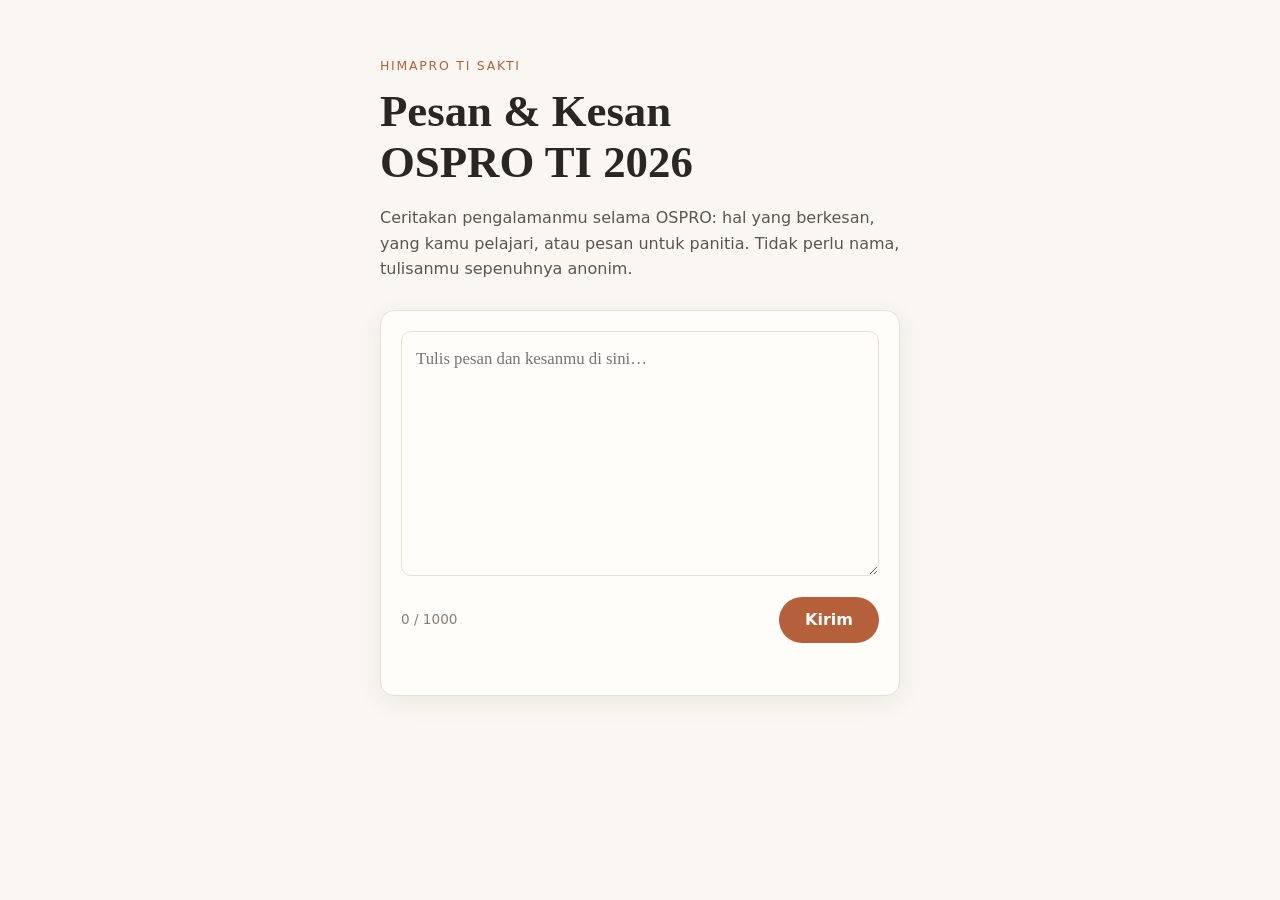
==== index.html @ 6a9135a2 "Initial commit - OSPRO TI 2026" ====
<!DOCTYPE html>
<html lang="id">
<head>
  <meta charset="UTF-8">
  <meta name="viewport" content="width=device-width, initial-scale=1">
  <meta name="robots" content="noindex">
  <title>Pesan &amp; Kesan OSPRO TI 2026</title>
  <link rel="stylesheet" href="css/style.css">
</head>
<body>
  <main class="wrap narrow">
    <p class="eyebrow">HIMAPRO TI SAKTI</p>
    <h1>Pesan &amp; Kesan<br>OSPRO TI 2026</h1>
    <p class="lead">Ceritakan pengalamanmu selama OSPRO: hal yang berkesan, yang kamu pelajari, atau pesan untuk panitia. Tidak perlu nama, tulisanmu sepenuhnya anonim.</p>

    <form id="form" class="paper" novalidate>
      <label for="msg" class="sr">Pesan dan kesan</label>
      <textarea id="msg" rows="8" maxlength="1000" placeholder="Tulis pesan dan kesanmu di sini…"></textarea>
      <input type="text" name="website" id="hp" tabindex="-1" autocomplete="off" aria-hidden="true" class="hp">
      <div class="row">
        <span id="counter" class="muted">0 / 1000</span>
        <button type="submit" id="send" class="btn">Kirim</button>
      </div>
      <p id="status" class="status" role="status" aria-live="polite"></p>
    </form>
  </main>

  <div id="success" class="overlay" hidden>
    <div class="dialog center">
      <svg class="check" viewBox="0 0 52 52" aria-hidden="true"><circle cx="26" cy="26" r="24"/><path d="M15 27l8 8 14-16"/></svg>
      <h2>Terima kasih!</h2>
      <p class="muted">Pesanmu sudah terkirim.</p>
      <button type="button" id="ok" class="btn">Tutup</button>
    </div>
  </div>

  <script src="js/config.js"></script>
  <script src="js/public.js"></script>
</body>
</html>
---- css/style.css ----
:root{
  --bg:#faf7f2; --paper:#fffdf9; --ink:#2b2623; --muted:#8a7f76; --line:#e8e0d5;
  --accent:#b5603a; --accent-d:#9a4f2e; --ok:#3f7d5a; --err:#b3372f;
  --serif:"Iowan Old Style","Palatino Linotype",Georgia,serif;
  --sans:system-ui,-apple-system,"Segoe UI",Roboto,sans-serif;
  --shadow:0 6px 24px rgba(60,40,20,.08);
}
*{box-sizing:border-box}
body{margin:0;background:var(--bg);color:var(--ink);font-family:var(--sans);line-height:1.6;min-height:100vh}
.wrap{max-width:1040px;margin:0 auto;padding:56px 20px 72px}
.narrow{max-width:560px}.center{text-align:center}
.eyebrow{font-size:.78rem;letter-spacing:.14em;text-transform:uppercase;color:var(--accent);margin:0 0 10px}
h1{font-family:var(--serif);font-weight:600;font-size:clamp(2rem,6vw,2.8rem);line-height:1.15;margin:0 0 16px}
.h-sm{font-size:clamp(1.3rem,4vw,1.7rem);margin:0}
.lead{color:#5d544d;margin:0 0 28px}
.muted{color:var(--muted);font-size:.85rem}
.sr{position:absolute;width:1px;height:1px;overflow:hidden;clip:rect(0 0 0 0)}
.hp{position:absolute;left:-9999px;opacity:0}

.paper{background:var(--paper);border:1px solid var(--line);border-radius:14px;padding:20px;box-shadow:var(--shadow);text-align:left}
textarea,input[type=password]{width:100%;font:inherit;font-family:var(--serif);font-size:1.05rem;color:var(--ink);
  background:transparent;border:1px solid var(--line);border-radius:10px;padding:14px;resize:vertical;transition:border-color .2s,box-shadow .2s}
input[type=password]{font-family:var(--sans);margin-bottom:14px}
textarea:focus,input:focus{outline:none;border-color:var(--accent);box-shadow:0 0 0 3px rgba(181,96,58,.15)}
.row{display:flex;justify-content:space-between;align-items:center;margin-top:14px}
.status{min-height:1.4em;margin:12px 0 0;font-size:.9rem;color:var(--ok)}
.status.err{color:var(--err)}

.btn{font:inherit;font-weight:600;color:#fff;background:var(--accent);border:0;border-radius:999px;padding:10px 26px;cursor:pointer;transition:background .2s,transform .15s}
.btn:hover{background:var(--accent-d)}.btn:active{transform:scale(.97)}
.btn:disabled{opacity:.6;cursor:wait}
.btn.ghost{background:transparent;color:var(--ink);border:1px solid var(--line);padding:8px 18px}
.btn.ghost:hover{background:var(--paper);border-color:var(--accent)}
#login-form .btn{width:100%}

.bar{display:flex;justify-content:space-between;align-items:flex-end;gap:16px;flex-wrap:wrap;margin-bottom:28px}
.actions{display:flex;gap:10px}
.state{text-align:center;color:var(--muted);margin:48px 0}

/* Card "surat tertutup" */
.grid{display:grid;grid-template-columns:repeat(auto-fill,minmax(190px,1fr));gap:18px}
.card{position:relative;display:flex;flex-direction:column;align-items:center;justify-content:flex-end;gap:2px;
  height:150px;padding:14px;font:inherit;color:inherit;background:var(--paper);border:1px solid var(--line);border-radius:12px;
  box-shadow:var(--shadow);cursor:pointer;overflow:hidden;transition:transform .2s,box-shadow .2s,border-color .2s}
.card:hover,.card:focus-visible{transform:translateY(-4px);border-color:var(--accent);box-shadow:0 10px 28px rgba(60,40,20,.14);outline:none}
.flap{position:absolute;top:0;left:0;right:0;height:62px;background:#f1e9dd;clip-path:polygon(0 0,100% 0,50% 100%)}
.seal{position:absolute;top:34px;width:32px;height:32px;border-radius:50%;background:var(--accent);color:#fff;display:grid;place-items:center;font-size:.9rem}
.no{font-family:var(--serif);font-weight:600;font-size:1.15rem}

/* Modal */
.overlay{position:fixed;inset:0;background:rgba(43,38,35,.45);display:flex;align-items:center;justify-content:center;padding:20px;opacity:0;transition:opacity .25s;z-index:10}
.overlay.open,#success:not([hidden]){opacity:1}
.overlay[hidden]{display:none}
.dialog{background:var(--paper);border-radius:16px;padding:28px;width:100%;max-width:520px;box-shadow:0 20px 60px rgba(0,0,0,.25)}
.letter{transform:scale(.3);opacity:0;transition:transform .28s cubic-bezier(.2,.8,.2,1),opacity .2s;max-height:85vh;display:flex;flex-direction:column}
.open .letter{transform:scale(1);opacity:1}
.letter-head{display:flex;justify-content:space-between;align-items:center;border-bottom:1px solid var(--line);padding-bottom:12px;margin-bottom:16px}
.letter-text{font-family:var(--serif);font-size:1.1rem;line-height:1.8;white-space:pre-wrap;overflow-wrap:anywhere;overflow-y:auto;margin:0 0 16px}
.x{font-size:1.6rem;line-height:1;background:none;border:0;color:var(--muted);cursor:pointer;padding:0 6px}.x:hover{color:var(--ink)}

/* Sukses */
#success .dialog{animation:pop .3s cubic-bezier(.2,.8,.2,1)}
.check{width:64px;height:64px;fill:none;stroke:var(--ok);stroke-width:3;stroke-linecap:round;stroke-linejoin:round}
.check circle{stroke-dasharray:152;stroke-dashoffset:152;animation:draw .6s .1s forwards}
.check path{stroke-dasharray:40;stroke-dashoffset:40;animation:draw .4s .55s forwards}
@keyframes draw{to{stroke-dashoffset:0}}
@keyframes pop{from{transform:scale(.9);opacity:0}}

@media (max-width:480px){.wrap{padding-top:36px}.grid{grid-template-columns:repeat(2,1fr);gap:12px}.card{height:136px}}
@media (prefers-reduced-motion:reduce){*{animation-duration:.01ms!important;transition-duration:.01ms!important}}
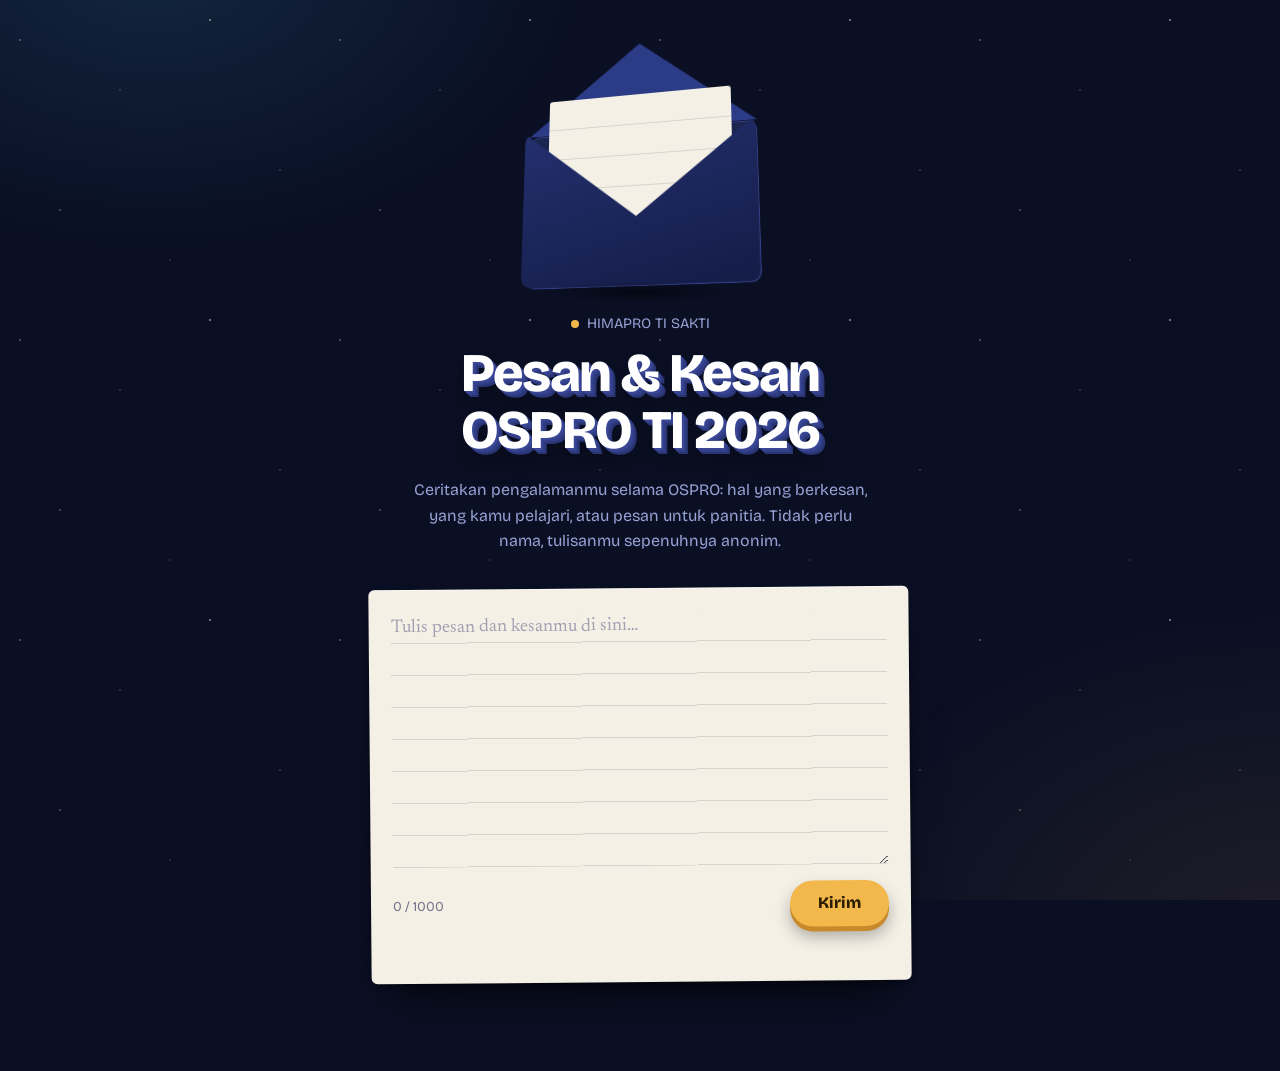
==== commit 18df3afd: "Update website OSPRO TI 2026" ====
--- a/index.html
+++ b/index.html
@@ -5,10 +5,15 @@
   <meta name="viewport" content="width=device-width, initial-scale=1">
   <meta name="robots" content="noindex">
   <title>Pesan &amp; Kesan OSPRO TI 2026</title>
+  <link rel="icon" href="data:image/svg+xml,%3Csvg xmlns=%27http://www.w3.org/2000/svg%27 viewBox=%270 0 100 100%27%3E%3Ctext y=%27.9em%27 font-size=%2790%27%3E%E2%9C%89%EF%B8%8F%3C/text%3E%3C/svg%3E">
+  <link rel="preconnect" href="https://fonts.googleapis.com">
+  <link rel="preconnect" href="https://fonts.gstatic.com" crossorigin>
+  <link href="https://fonts.googleapis.com/css2?family=Bricolage+Grotesque:opsz,wght@12..96,400;12..96,600;12..96,800&family=Newsreader:opsz,wght@6..72,400;6..72,500&display=swap" rel="stylesheet">
   <link rel="stylesheet" href="css/style.css">
 </head>
 <body>
-  <main class="wrap narrow">
+  <main class="wrap narrow center">
+    <div class="scene" aria-hidden="true"><div class="float"><div class="env open"><div class="env-back"></div><div class="env-paper"></div><div class="env-front"></div><div class="env-flap"></div><div class="env-seal">✉</div></div></div></div>
     <p class="eyebrow">HIMAPRO TI SAKTI</p>
     <h1>Pesan &amp; Kesan<br>OSPRO TI 2026</h1>
     <p class="lead">Ceritakan pengalamanmu selama OSPRO: hal yang berkesan, yang kamu pelajari, atau pesan untuk panitia. Tidak perlu nama, tulisanmu sepenuhnya anonim.</p>
@@ -36,5 +41,6 @@
 
   <script src="js/config.js"></script>
   <script src="js/public.js"></script>
+  <script src="js/fx.js"></script>
 </body>
 </html>
--- a/css/style.css
+++ b/css/style.css
@@ -1,70 +1,148 @@
+/* Tema: kotak surat di malam hari. Midnight + kertas + satu aksen emas (lilin segel). */
 :root{
-  --bg:#faf7f2; --paper:#fffdf9; --ink:#2b2623; --muted:#8a7f76; --line:#e8e0d5;
-  --accent:#b5603a; --accent-d:#9a4f2e; --ok:#3f7d5a; --err:#b3372f;
-  --serif:"Iowan Old Style","Palatino Linotype",Georgia,serif;
-  --sans:system-ui,-apple-system,"Segoe UI",Roboto,sans-serif;
-  --shadow:0 6px 24px rgba(60,40,20,.08);
+  --bg:#0a0f24; --line:#2a356b; --ink:#eef0fb; --muted:#97a2d4;
+  --paper:#f4f0e6; --paper-ink:#25233a; --paper-muted:#76748c;
+  --gold:#f2b84b; --gold-d:#c8892a; --ok:#1f8f5b; --err:#b3372f;
+  --ui:"Bricolage Grotesque",system-ui,-apple-system,"Segoe UI",Roboto,sans-serif;
+  --serif:"Newsreader",Georgia,"Times New Roman",serif;
+  --rule:repeating-linear-gradient(transparent 0 31px,rgba(37,35,58,.14) 31px 32px);
 }
 *{box-sizing:border-box}
-body{margin:0;background:var(--bg);color:var(--ink);font-family:var(--sans);line-height:1.6;min-height:100vh}
-.wrap{max-width:1040px;margin:0 auto;padding:56px 20px 72px}
-.narrow{max-width:560px}.center{text-align:center}
-.eyebrow{font-size:.78rem;letter-spacing:.14em;text-transform:uppercase;color:var(--accent);margin:0 0 10px}
-h1{font-family:var(--serif);font-weight:600;font-size:clamp(2rem,6vw,2.8rem);line-height:1.15;margin:0 0 16px}
-.h-sm{font-size:clamp(1.3rem,4vw,1.7rem);margin:0}
-.lead{color:#5d544d;margin:0 0 28px}
-.muted{color:var(--muted);font-size:.85rem}
+html{background:var(--bg)}
+body{margin:0;color:var(--ink);font-family:var(--ui);line-height:1.6;min-height:100vh;overflow-x:hidden}
+body::before{content:"";position:fixed;inset:0;z-index:-1;pointer-events:none;
+  background-image:
+    radial-gradient(1.2px 1.2px at 20px 40px,rgba(255,255,255,.6),transparent),
+    radial-gradient(1px 1px at 120px 90px,rgba(255,255,255,.4),transparent),
+    radial-gradient(1.5px 1.5px at 210px 20px,rgba(255,255,255,.75),transparent),
+    radial-gradient(1px 1px at 280px 170px,rgba(255,255,255,.45),transparent),
+    radial-gradient(1.2px 1.2px at 60px 210px,rgba(255,255,255,.5),transparent),
+    radial-gradient(1px 1px at 170px 260px,rgba(255,255,255,.35),transparent),
+    radial-gradient(620px 420px at 12% -5%,rgba(79,209,255,.12),transparent 70%),
+    radial-gradient(700px 500px at 100% 105%,rgba(242,184,75,.09),transparent 70%);
+  background-size:320px 300px,320px 300px,320px 300px,320px 300px,320px 300px,320px 300px,auto,auto}
+
+.wrap{max-width:1040px;margin:0 auto;padding:36px 20px 72px}
+.narrow{max-width:580px}.center{text-align:center}
+.eyebrow{display:flex;align-items:center;gap:8px;font-size:.9rem;color:var(--muted);margin:0 0 10px;justify-content:inherit}
+.eyebrow::before{content:"";width:8px;height:8px;border-radius:50%;background:var(--gold)}
+h1{font-weight:800;font-size:clamp(2.2rem,8vw,3.4rem);line-height:1.05;letter-spacing:-.03em;margin:0 0 18px;color:#fff;
+  text-shadow:1px 1px 0 #3a4796,2px 2px 0 #3a4796,3px 3px 0 #323e86,4px 4px 0 #323e86,5px 5px 0 #2a3574,6px 6px 0 #2a3574,0 18px 28px rgba(0,0,0,.45)}
+.h-sm{font-size:clamp(1.6rem,5vw,2.2rem);margin:0;text-shadow:1px 1px 0 #3a4796,2px 2px 0 #323e86,3px 3px 0 #2a3574,0 10px 18px rgba(0,0,0,.4)}
+.total{margin:6px 0 0;color:var(--muted)}.total span{color:var(--gold);font-weight:800;font-size:1.2em}
+.lead{color:var(--muted);margin:0 auto 34px;max-width:46ch}
+.center .eyebrow{justify-content:center}
+.muted{color:var(--paper-muted);font-size:.85rem}
 .sr{position:absolute;width:1px;height:1px;overflow:hidden;clip:rect(0 0 0 0)}
 .hp{position:absolute;left:-9999px;opacity:0}
 
-.paper{background:var(--paper);border:1px solid var(--line);border-radius:14px;padding:20px;box-shadow:var(--shadow);text-align:left}
-textarea,input[type=password]{width:100%;font:inherit;font-family:var(--serif);font-size:1.05rem;color:var(--ink);
-  background:transparent;border:1px solid var(--line);border-radius:10px;padding:14px;resize:vertical;transition:border-color .2s,box-shadow .2s}
-input[type=password]{font-family:var(--sans);margin-bottom:14px}
-textarea:focus,input:focus{outline:none;border-color:var(--accent);box-shadow:0 0 0 3px rgba(181,96,58,.15)}
-.row{display:flex;justify-content:space-between;align-items:center;margin-top:14px}
+/* ===== Amplop 3D (hero) ===== */
+.scene{--rx:0;--ry:0;position:relative;perspective:900px;height:270px;padding-top:70px;display:grid;place-items:center;margin-bottom:6px}
+.scene.small{height:170px;padding-top:0}
+.scene::after{content:"";position:absolute;bottom:4px;left:50%;width:190px;height:20px;margin-left:-95px;
+  background:radial-gradient(closest-side,rgba(0,0,0,.5),transparent);animation:shade 6s ease-in-out infinite}
+.float{transform-style:preserve-3d;animation:bob 6s ease-in-out infinite}
+.env{position:relative;width:240px;height:160px;transform-style:preserve-3d;
+  transform:rotateX(calc(var(--rx)*1deg + 14deg)) rotateY(calc(var(--ry)*1deg - 16deg));transition:transform .2s ease-out;
+  --lift:0%;--fz:18px;--fr:0deg}
+.env.open{--lift:-36%;--fz:2px;--fr:-180deg}
+.env>*{position:absolute}
+.env-back{inset:0;background:#1b2550;border:1px solid #34408a;border-radius:10px}
+.env-paper{left:10%;right:10%;top:7%;height:80%;background:var(--rule),var(--paper);border-radius:3px;
+  transform:translateY(var(--lift)) translateZ(8px)}
+.env-front{inset:0;background:linear-gradient(165deg,#24306f,#141c47);clip-path:polygon(0 0,50% 58%,100% 0,100% 100%,0 100%);border-radius:10px;transform:translateZ(14px)}
+.env-flap{left:0;right:0;top:0;height:58%;background:#2c3b86;clip-path:polygon(0 0,100% 0,50% 100%);transform-origin:top;
+  transform:translateZ(var(--fz)) rotateX(var(--fr))}
+.env-seal{left:50%;top:calc(58% - 19px);width:38px;height:38px;margin-left:-19px;border-radius:50%;display:grid;place-items:center;
+  background:radial-gradient(circle at 35% 30%,#ffdc8a,var(--gold-d));color:#5a3d00;box-shadow:0 3px 8px rgba(0,0,0,.45);transform:translateZ(24px)}
+.env.open .env-seal{opacity:0}
+@keyframes bob{50%{transform:translateY(-12px)}}
+@keyframes shade{50%{transform:scale(.8);opacity:.7}}
+
+/* ===== Kertas (form & login) ===== */
+.paper{background:var(--paper);color:var(--paper-ink);border-radius:6px;padding:22px;text-align:left;transform:rotate(-.5deg);
+  box-shadow:0 1px 0 #fff8 inset,0 30px 50px -22px rgba(0,0,0,.75),0 4px 10px rgba(0,0,0,.3);transition:box-shadow .2s}
+.paper:focus-within{box-shadow:0 0 0 3px rgba(242,184,75,.6),0 30px 50px -22px rgba(0,0,0,.75)}
+textarea{display:block;width:100%;font-family:var(--serif);font-size:1.15rem;line-height:32px;color:var(--paper-ink);
+  background:var(--rule);background-attachment:local;border:0;padding:0;resize:vertical}
+textarea::placeholder{color:#a19fb2}
+textarea:focus,input:focus{outline:none}
+input[type=password]{width:100%;font:inherit;color:var(--paper-ink);background:#fffdf7;border:1px solid #cfc8b4;border-radius:8px;padding:12px 14px;margin-bottom:14px}
+input[type=password]:focus{border-color:var(--gold-d);box-shadow:0 0 0 3px rgba(242,184,75,.4)}
+.row{display:flex;justify-content:space-between;align-items:center;margin-top:16px}
 .status{min-height:1.4em;margin:12px 0 0;font-size:.9rem;color:var(--ok)}
 .status.err{color:var(--err)}
 
-.btn{font:inherit;font-weight:600;color:#fff;background:var(--accent);border:0;border-radius:999px;padding:10px 26px;cursor:pointer;transition:background .2s,transform .15s}
-.btn:hover{background:var(--accent-d)}.btn:active{transform:scale(.97)}
-.btn:disabled{opacity:.6;cursor:wait}
-.btn.ghost{background:transparent;color:var(--ink);border:1px solid var(--line);padding:8px 18px}
-.btn.ghost:hover{background:var(--paper);border-color:var(--accent)}
+/* ===== Tombol 3D ===== */
+.btn{font:inherit;font-weight:800;color:#2a1d00;background:var(--gold);border:0;border-radius:999px;padding:10px 28px;cursor:pointer;
+  box-shadow:0 5px 0 var(--gold-d),0 10px 16px rgba(0,0,0,.3);transition:transform .12s,box-shadow .12s,filter .2s}
+.btn:hover{filter:brightness(1.07)}
+.btn:active{transform:translateY(4px);box-shadow:0 1px 0 var(--gold-d),0 3px 6px rgba(0,0,0,.3)}
+.btn:focus-visible{outline:3px solid #fff;outline-offset:3px}
+.btn:disabled{opacity:.65;cursor:wait}
+.btn.ghost{background:rgba(255,255,255,.04);color:var(--ink);box-shadow:none;border:1px solid var(--line);padding:8px 18px;font-weight:600}
+.btn.ghost:hover{border-color:var(--gold)}.btn.ghost:active{transform:none}
 #login-form .btn{width:100%}
 
-.bar{display:flex;justify-content:space-between;align-items:flex-end;gap:16px;flex-wrap:wrap;margin-bottom:28px}
+/* ===== Papan panitia ===== */
+.bar{display:flex;justify-content:space-between;align-items:flex-end;gap:16px;flex-wrap:wrap;margin-bottom:70px}
 .actions{display:flex;gap:10px}
-.state{text-align:center;color:var(--muted);margin:48px 0}
+.state{text-align:center;color:var(--muted);margin:60px 0}
+.grid{display:grid;grid-template-columns:repeat(auto-fill,minmax(200px,1fr));gap:44px 24px}
 
-/* Card "surat tertutup" */
-.grid{display:grid;grid-template-columns:repeat(auto-fill,minmax(190px,1fr));gap:18px}
-.card{position:relative;display:flex;flex-direction:column;align-items:center;justify-content:flex-end;gap:2px;
-  height:150px;padding:14px;font:inherit;color:inherit;background:var(--paper);border:1px solid var(--line);border-radius:12px;
-  box-shadow:var(--shadow);cursor:pointer;overflow:hidden;transition:transform .2s,box-shadow .2s,border-color .2s}
-.card:hover,.card:focus-visible{transform:translateY(-4px);border-color:var(--accent);box-shadow:0 10px 28px rgba(60,40,20,.14);outline:none}
-.flap{position:absolute;top:0;left:0;right:0;height:62px;background:#f1e9dd;clip-path:polygon(0 0,100% 0,50% 100%)}
-.seal{position:absolute;top:34px;width:32px;height:32px;border-radius:50%;background:var(--accent);color:#fff;display:grid;place-items:center;font-size:.9rem}
-.no{font-family:var(--serif);font-weight:600;font-size:1.15rem}
+/* Card = amplop. Urutan lapisan memakai translateZ (konteks 3D). */
+.card{--rx:0deg;--ry:0deg;position:relative;display:flex;flex-direction:column;align-items:center;justify-content:flex-end;gap:2px;
+  height:190px;padding:0 10px 16px;overflow:visible;font:inherit;color:var(--ink);background:#1b2550;border:1px solid #34408a;border-radius:10px;cursor:pointer;
+  transform-style:preserve-3d;transform:perspective(800px) rotateX(var(--rx)) rotateY(var(--ry));
+  box-shadow:0 20px 28px -14px rgba(0,0,0,.75);transition:transform .22s ease-out,box-shadow .25s,border-color .25s;
+  animation:drop .65s cubic-bezier(.2,.8,.2,1) backwards}
+.card:nth-child(2){animation-delay:.05s}.card:nth-child(3){animation-delay:.1s}.card:nth-child(4){animation-delay:.15s}
+.card:nth-child(5){animation-delay:.2s}.card:nth-child(6){animation-delay:.25s}.card:nth-child(7){animation-delay:.3s}.card:nth-child(n+8){animation-delay:.35s}
+.card::before{content:"";position:absolute;left:12%;right:12%;top:8%;height:80%;background:var(--rule),var(--paper);border-radius:3px;
+  transform:translateZ(6px);transition:transform .45s .08s cubic-bezier(.3,.7,.2,1)}
+.card::after{content:"";position:absolute;inset:0;border-radius:10px;clip-path:polygon(0 0,50% 50%,100% 0,100% 100%,0 100%);
+  background:linear-gradient(165deg,#24306f,#141c47);transform:translateZ(12px)}
+.flap{position:absolute;left:0;right:0;top:0;height:50%;background:#2c3b86;clip-path:polygon(0 0,100% 0,50% 100%);
+  transform-origin:top;transform:translateZ(18px);transition:transform .5s cubic-bezier(.3,.7,.2,1)}
+.seal{position:absolute;left:50%;top:calc(50% - 19px);width:38px;height:38px;margin-left:-19px;border-radius:50%;display:grid;place-items:center;
+  background:radial-gradient(circle at 35% 30%,#ffdc8a,var(--gold-d));color:#5a3d00;box-shadow:0 3px 8px rgba(0,0,0,.45);
+  transform:translateZ(24px);transition:opacity .2s}
+.card .no{position:relative;transform:translateZ(16px);font-weight:800;font-size:1.25rem}
+.card .muted{position:relative;transform:translateZ(16px);color:var(--muted)}
+.card:hover,.card:focus-visible{outline:none;border-color:var(--gold);box-shadow:0 28px 34px -14px rgba(0,0,0,.8),0 0 0 1px var(--gold);
+  transform:perspective(800px) translateY(-6px) rotateX(var(--rx)) rotateY(var(--ry))}
+.card:hover::before,.card:focus-visible::before{transform:translateZ(6px) translateY(-30%)}
+.card:hover .flap,.card:focus-visible .flap{transform:translateZ(2px) rotateX(-180deg)}
+.card:hover .seal,.card:focus-visible .seal{opacity:0}
+@keyframes drop{from{opacity:0;transform:perspective(800px) translateY(36px) rotateX(-45deg)}}
 
-/* Modal */
-.overlay{position:fixed;inset:0;background:rgba(43,38,35,.45);display:flex;align-items:center;justify-content:center;padding:20px;opacity:0;transition:opacity .25s;z-index:10}
+/* ===== Modal surat & dialog sukses ===== */
+.overlay{position:fixed;inset:0;background:rgba(4,7,20,.72);backdrop-filter:blur(6px);display:flex;align-items:center;justify-content:center;padding:20px;opacity:0;transition:opacity .25s;z-index:10}
 .overlay.open,#success:not([hidden]){opacity:1}
 .overlay[hidden]{display:none}
-.dialog{background:var(--paper);border-radius:16px;padding:28px;width:100%;max-width:520px;box-shadow:0 20px 60px rgba(0,0,0,.25)}
-.letter{transform:scale(.3);opacity:0;transition:transform .28s cubic-bezier(.2,.8,.2,1),opacity .2s;max-height:85vh;display:flex;flex-direction:column}
-.open .letter{transform:scale(1);opacity:1}
-.letter-head{display:flex;justify-content:space-between;align-items:center;border-bottom:1px solid var(--line);padding-bottom:12px;margin-bottom:16px}
-.letter-text{font-family:var(--serif);font-size:1.1rem;line-height:1.8;white-space:pre-wrap;overflow-wrap:anywhere;overflow-y:auto;margin:0 0 16px}
-.x{font-size:1.6rem;line-height:1;background:none;border:0;color:var(--muted);cursor:pointer;padding:0 6px}.x:hover{color:var(--ink)}
+.dialog{position:relative;background:var(--paper);color:var(--paper-ink);border-radius:6px;padding:30px;width:100%;max-width:540px;box-shadow:0 40px 80px rgba(0,0,0,.55)}
+.letter{transform:perspective(1000px) rotateX(-75deg) scale(.25);opacity:0;transition:transform .45s cubic-bezier(.2,.9,.25,1.04),opacity .25s;max-height:86vh;display:flex;flex-direction:column}
+.open .letter{transform:perspective(1000px) rotateX(0) scale(1);opacity:1}
+.letter::after{content:"✉";position:absolute;top:-18px;right:26px;width:38px;height:38px;border-radius:50%;display:grid;place-items:center;
+  background:radial-gradient(circle at 35% 30%,#ffdc8a,var(--gold-d));color:#5a3d00;box-shadow:0 4px 10px rgba(0,0,0,.4)}
+.letter-head{display:flex;justify-content:space-between;align-items:center;border-bottom:1px dashed rgba(37,35,58,.3);padding-bottom:12px;margin-bottom:16px}
+.letter .no{font-weight:800;font-size:1.1rem}
+.letter-text{font-family:var(--serif);font-size:1.2rem;line-height:32px;background:var(--rule);background-attachment:local;white-space:pre-wrap;overflow-wrap:anywhere;overflow-y:auto;margin:0 0 16px}
+.x{font-size:1.7rem;line-height:1;background:none;border:0;color:var(--paper-muted);cursor:pointer;padding:0 6px}
+.x:hover,.x:focus-visible{color:var(--paper-ink);outline:none}
+#success .dialog{max-width:380px;animation:flip .55s cubic-bezier(.2,.9,.25,1.04)}
+#success h2{margin:10px 0 4px}
+#success .btn{margin-top:18px}
+.check{width:68px;height:68px;fill:none;stroke:var(--ok);stroke-width:3;stroke-linecap:round;stroke-linejoin:round}
+.check circle{stroke-dasharray:152;stroke-dashoffset:152;animation:draw .6s .25s forwards}
+.check path{stroke-dasharray:40;stroke-dashoffset:40;animation:draw .4s .7s forwards}
+@keyframes draw{to{stroke-dashoffset:0}}
+@keyframes flip{from{transform:perspective(900px) rotateX(-70deg) translateY(30px);opacity:0}}
 
-/* Sukses */
-#success .dialog{animation:pop .3s cubic-bezier(.2,.8,.2,1)}
-.check{width:64px;height:64px;fill:none;stroke:var(--ok);stroke-width:3;stroke-linecap:round;stroke-linejoin:round}
-.check circle{stroke-dasharray:152;stroke-dashoffset:152;animation:draw .6s .1s forwards}
-.check path{stroke-dasharray:40;stroke-dashoffset:40;animation:draw .4s .55s forwards}
-@keyframes draw{to{stroke-dashoffset:0}}
-@keyframes pop{from{transform:scale(.9);opacity:0}}
-
-@media (max-width:480px){.wrap{padding-top:36px}.grid{grid-template-columns:repeat(2,1fr);gap:12px}.card{height:136px}}
-@media (prefers-reduced-motion:reduce){*{animation-duration:.01ms!important;transition-duration:.01ms!important}}
+@media (max-width:520px){
+  .wrap{padding-top:24px}
+  .scene{height:235px;padding-top:55px}.scene.small{height:170px;padding-top:0}.env{transform:scale(.85) rotateX(calc(var(--rx)*1deg + 14deg)) rotateY(calc(var(--ry)*1deg - 16deg))}
+  .grid{grid-template-columns:repeat(2,1fr);gap:36px 14px}.card{height:170px}.card .no{font-size:1.05rem}
+  .dialog{padding:24px 20px}
+}
+@media (prefers-reduced-motion:reduce){*,*::before,*::after{animation:none!important;transition-duration:.01ms!important}}
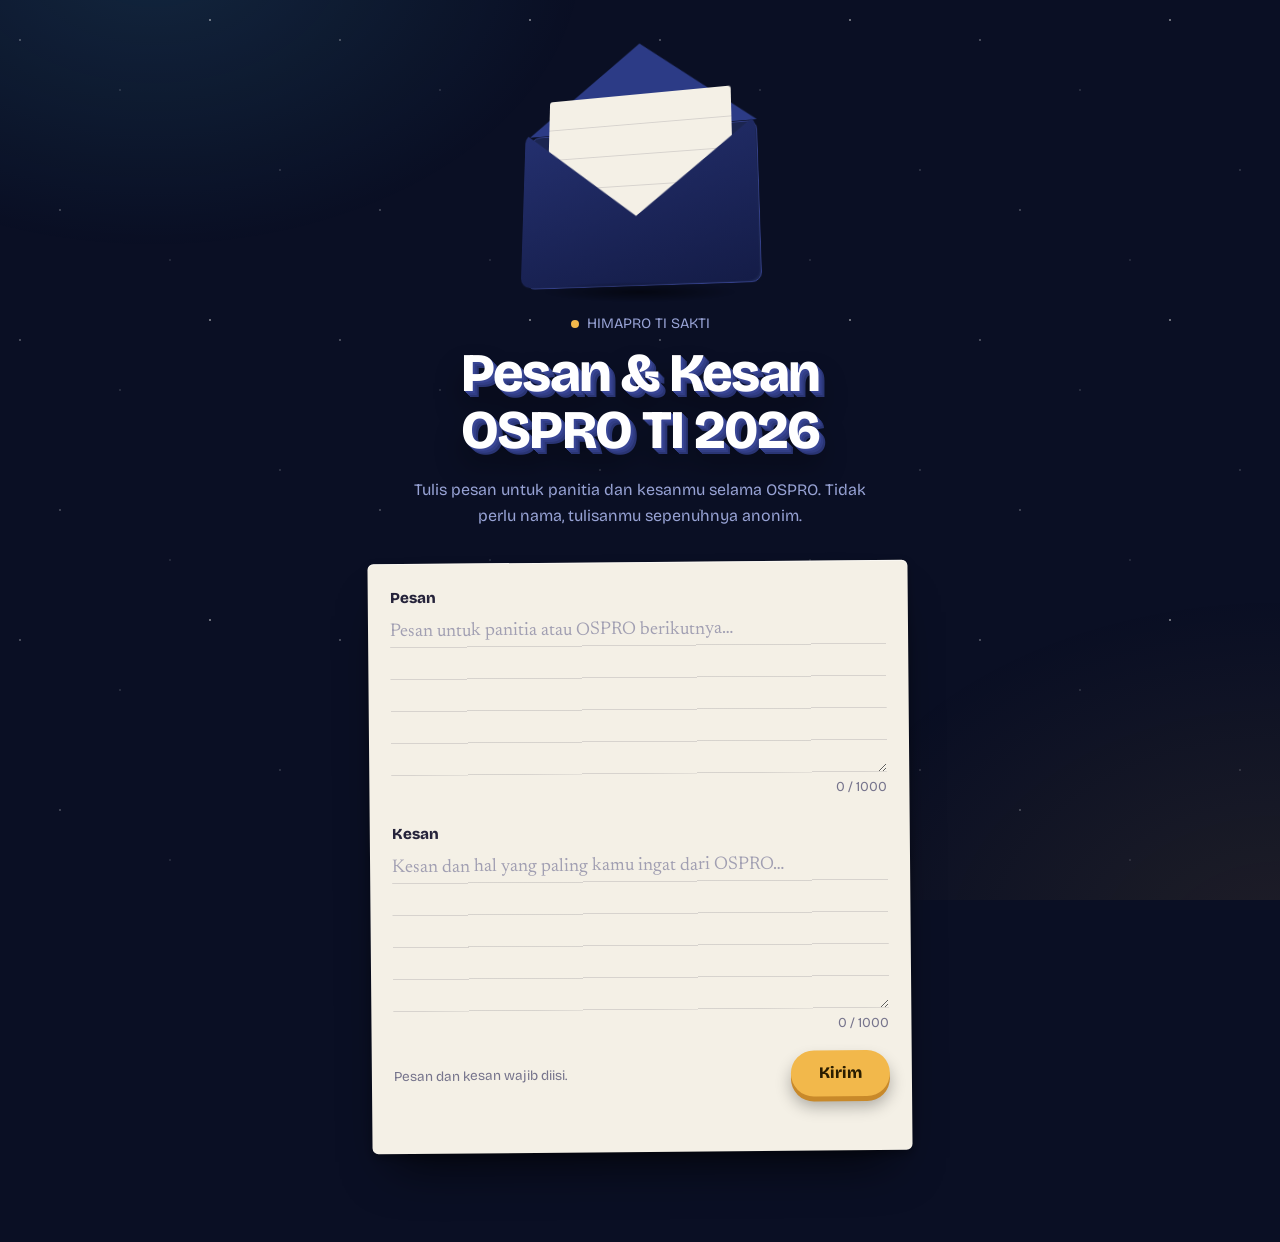
==== commit d7f79f02: "Update project OS PRO 2026" ====
--- a/index.html
+++ b/index.html
@@ -16,14 +16,20 @@
     <div class="scene" aria-hidden="true"><div class="float"><div class="env open"><div class="env-back"></div><div class="env-paper"></div><div class="env-front"></div><div class="env-flap"></div><div class="env-seal">✉</div></div></div></div>
     <p class="eyebrow">HIMAPRO TI SAKTI</p>
     <h1>Pesan &amp; Kesan<br>OSPRO TI 2026</h1>
-    <p class="lead">Ceritakan pengalamanmu selama OSPRO: hal yang berkesan, yang kamu pelajari, atau pesan untuk panitia. Tidak perlu nama, tulisanmu sepenuhnya anonim.</p>
+    <p class="lead">Tulis pesan untuk panitia dan kesanmu selama OSPRO. Tidak perlu nama, tulisanmu sepenuhnya anonim.</p>
 
     <form id="form" class="paper" novalidate>
-      <label for="msg" class="sr">Pesan dan kesan</label>
-      <textarea id="msg" rows="8" maxlength="1000" placeholder="Tulis pesan dan kesanmu di sini…"></textarea>
-      <input type="text" name="website" id="hp" tabindex="-1" autocomplete="off" aria-hidden="true" class="hp">
+      <label for="pesan" class="field">Pesan</label>
+      <textarea id="pesan" rows="5" maxlength="1000" placeholder="Pesan untuk panitia atau OSPRO berikutnya…"></textarea>
+      <span id="count-pesan" class="muted count">0 / 1000</span>
+
+      <label for="kesan" class="field second">Kesan</label>
+      <textarea id="kesan" rows="5" maxlength="1000" placeholder="Kesan dan hal yang paling kamu ingat dari OSPRO…"></textarea>
+      <span id="count-kesan" class="muted count">0 / 1000</span>
+
+      <div class="hp-wrap" aria-hidden="true"><input type="text" name="hp_trap_x7" id="hp" tabindex="-1" autocomplete="off" class="hp"></div>
       <div class="row">
-        <span id="counter" class="muted">0 / 1000</span>
+        <span class="muted">Pesan dan kesan wajib diisi.</span>
         <button type="submit" id="send" class="btn">Kirim</button>
       </div>
       <p id="status" class="status" role="status" aria-live="polite"></p>
--- a/css/style.css
+++ b/css/style.css
@@ -146,3 +146,16 @@
   .dialog{padding:24px 20px}
 }
 @media (prefers-reduced-motion:reduce){*,*::before,*::after{animation:none!important;transition-duration:.01ms!important}}
+
+/* ===== Tambahan: form dua kolom, modal pesan+kesan, status dibuka ===== */
+.field{display:block;font-weight:800;font-size:.95rem;margin:0 0 6px;color:var(--paper-ink)}
+.field.second{margin-top:20px}
+.count{display:block;text-align:right;margin:4px 0 0}
+.hp-wrap{position:absolute;left:-9999px;width:1px;height:1px;overflow:hidden}
+.letter-body{overflow-y:auto;margin-bottom:16px}
+.letter-body .letter-text{overflow:visible;margin:0 0 18px}
+.sec{margin:0 0 4px;font-size:.8rem;letter-spacing:.08em;text-transform:uppercase;color:var(--paper-muted);font-weight:800}
+.card.done{border-color:#2b356b}
+.card.done .no,.card.done .muted{opacity:.55}
+.card.done .seal{opacity:.35}
+.card:disabled{cursor:wait}
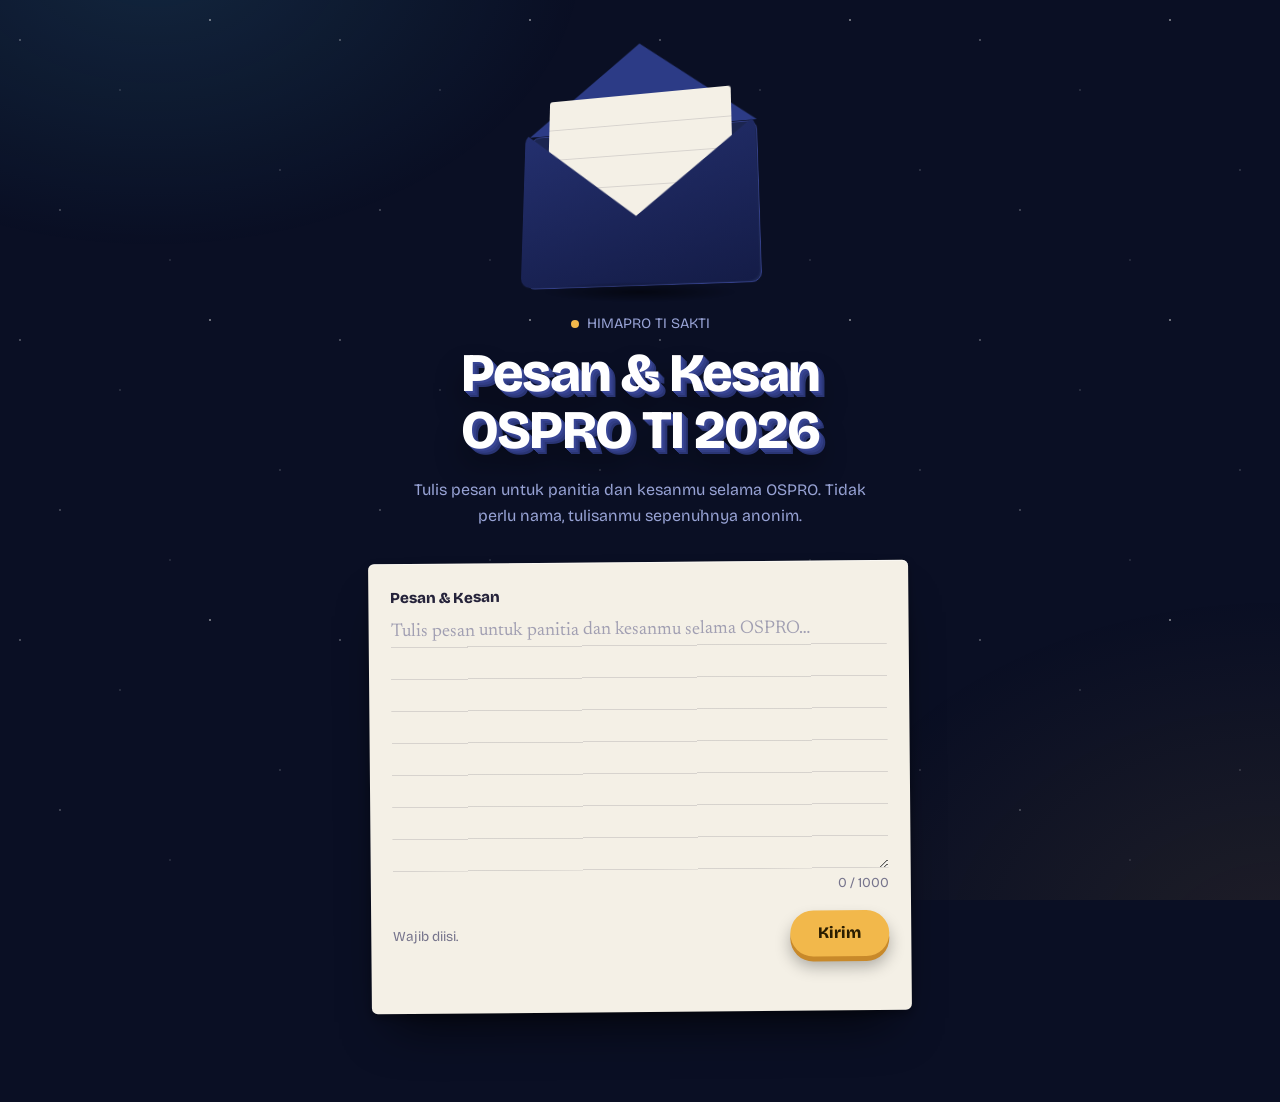
==== commit 3ad716e5: "Initial commit Ospro 2026" ====
--- a/index.html
+++ b/index.html
@@ -1,52 +1,85 @@
-<!DOCTYPE html>
+<!doctype html>
 <html lang="id">
-<head>
-  <meta charset="UTF-8">
-  <meta name="viewport" content="width=device-width, initial-scale=1">
-  <meta name="robots" content="noindex">
-  <title>Pesan &amp; Kesan OSPRO TI 2026</title>
-  <link rel="icon" href="data:image/svg+xml,%3Csvg xmlns=%27http://www.w3.org/2000/svg%27 viewBox=%270 0 100 100%27%3E%3Ctext y=%27.9em%27 font-size=%2790%27%3E%E2%9C%89%EF%B8%8F%3C/text%3E%3C/svg%3E">
-  <link rel="preconnect" href="https://fonts.googleapis.com">
-  <link rel="preconnect" href="https://fonts.gstatic.com" crossorigin>
-  <link href="https://fonts.googleapis.com/css2?family=Bricolage+Grotesque:opsz,wght@12..96,400;12..96,600;12..96,800&family=Newsreader:opsz,wght@6..72,400;6..72,500&display=swap" rel="stylesheet">
-  <link rel="stylesheet" href="css/style.css">
-</head>
-<body>
-  <main class="wrap narrow center">
-    <div class="scene" aria-hidden="true"><div class="float"><div class="env open"><div class="env-back"></div><div class="env-paper"></div><div class="env-front"></div><div class="env-flap"></div><div class="env-seal">✉</div></div></div></div>
-    <p class="eyebrow">HIMAPRO TI SAKTI</p>
-    <h1>Pesan &amp; Kesan<br>OSPRO TI 2026</h1>
-    <p class="lead">Tulis pesan untuk panitia dan kesanmu selama OSPRO. Tidak perlu nama, tulisanmu sepenuhnya anonim.</p>
+  <head>
+    <meta charset="UTF-8" />
+    <meta name="viewport" content="width=device-width, initial-scale=1" />
+    <meta name="robots" content="noindex" />
+    <title>Pesan &amp; Kesan OSPRO TI 2026</title>
+    <link
+      rel="icon"
+      href="data:image/svg+xml,%3Csvg xmlns=%27http://www.w3.org/2000/svg%27 viewBox=%270 0 100 100%27%3E%3Ctext y=%27.9em%27 font-size=%2790%27%3E%E2%9C%89%EF%B8%8F%3C/text%3E%3C/svg%3E"
+    />
+    <link rel="preconnect" href="https://fonts.googleapis.com" />
+    <link rel="preconnect" href="https://fonts.gstatic.com" crossorigin />
+    <link
+      href="https://fonts.googleapis.com/css2?family=Bricolage+Grotesque:opsz,wght@12..96,400;12..96,600;12..96,800&family=Newsreader:opsz,wght@6..72,400;6..72,500&display=swap"
+      rel="stylesheet"
+    />
+    <link rel="stylesheet" href="css/style.css" />
+  </head>
 
-    <form id="form" class="paper" novalidate>
-      <label for="pesan" class="field">Pesan</label>
-      <textarea id="pesan" rows="5" maxlength="1000" placeholder="Pesan untuk panitia atau OSPRO berikutnya…"></textarea>
-      <span id="count-pesan" class="muted count">0 / 1000</span>
+  <body>
+    <main class="wrap narrow center">
+      <div class="scene" aria-hidden="true">
+        <div class="float">
+          <div class="env open">
+            <div class="env-back"></div>
+            <div class="env-paper"></div>
+            <div class="env-front"></div>
+            <div class="env-flap"></div>
+            <div class="env-seal">✉</div>
+          </div>
+        </div>
+      </div>
+      <p class="eyebrow">HIMAPRO TI SAKTI</p>
+      <h1>Pesan &amp; Kesan<br />OSPRO TI 2026</h1>
+      <p class="lead">
+        Tulis pesan untuk panitia dan kesanmu selama OSPRO. Tidak perlu nama,
+        tulisanmu sepenuhnya anonim.
+      </p>
 
-      <label for="kesan" class="field second">Kesan</label>
-      <textarea id="kesan" rows="5" maxlength="1000" placeholder="Kesan dan hal yang paling kamu ingat dari OSPRO…"></textarea>
-      <span id="count-kesan" class="muted count">0 / 1000</span>
+      <form id="form" class="paper" novalidate>
+        <label for="pesan" class="field">Pesan &amp; Kesan</label>
+        <textarea
+          id="pesan"
+          rows="8"
+          maxlength="1000"
+          placeholder="Tulis pesan untuk panitia dan kesanmu selama OSPRO…"
+        ></textarea>
+        <span id="count-pesan" class="muted count">0 / 1000</span>
 
-      <div class="hp-wrap" aria-hidden="true"><input type="text" name="hp_trap_x7" id="hp" tabindex="-1" autocomplete="off" class="hp"></div>
-      <div class="row">
-        <span class="muted">Pesan dan kesan wajib diisi.</span>
-        <button type="submit" id="send" class="btn">Kirim</button>
+        <div class="hp-wrap" aria-hidden="true">
+          <input
+            type="text"
+            name="hp_trap_x7"
+            id="hp"
+            tabindex="-1"
+            autocomplete="off"
+            class="hp"
+          />
+        </div>
+        <div class="row">
+          <span class="muted">Wajib diisi.</span>
+          <button type="submit" id="send" class="btn">Kirim</button>
+        </div>
+        <p id="status" class="status" role="status" aria-live="polite"></p>
+      </form>
+    </main>
+
+    <div id="success" class="overlay" hidden>
+      <div class="dialog center">
+        <svg class="check" viewBox="0 0 52 52" aria-hidden="true">
+          <circle cx="26" cy="26" r="24" />
+          <path d="M15 27l8 8 14-16" />
+        </svg>
+        <h2>Terima kasih!</h2>
+        <p class="muted">Pesanmu sudah terkirim.</p>
+        <button type="button" id="ok" class="btn">Tutup</button>
       </div>
-      <p id="status" class="status" role="status" aria-live="polite"></p>
-    </form>
-  </main>
+    </div>
 
-  <div id="success" class="overlay" hidden>
-    <div class="dialog center">
-      <svg class="check" viewBox="0 0 52 52" aria-hidden="true"><circle cx="26" cy="26" r="24"/><path d="M15 27l8 8 14-16"/></svg>
-      <h2>Terima kasih!</h2>
-      <p class="muted">Pesanmu sudah terkirim.</p>
-      <button type="button" id="ok" class="btn">Tutup</button>
-    </div>
-  </div>
-
-  <script src="js/config.js"></script>
-  <script src="js/public.js"></script>
-  <script src="js/fx.js"></script>
-</body>
+    <script src="js/config.js"></script>
+    <script src="js/public.js"></script>
+    <script src="js/fx.js"></script>
+  </body>
 </html>
--- a/css/style.css
+++ b/css/style.css
@@ -1,161 +1,825 @@
 /* Tema: kotak surat di malam hari. Midnight + kertas + satu aksen emas (lilin segel). */
-:root{
-  --bg:#0a0f24; --line:#2a356b; --ink:#eef0fb; --muted:#97a2d4;
-  --paper:#f4f0e6; --paper-ink:#25233a; --paper-muted:#76748c;
-  --gold:#f2b84b; --gold-d:#c8892a; --ok:#1f8f5b; --err:#b3372f;
-  --ui:"Bricolage Grotesque",system-ui,-apple-system,"Segoe UI",Roboto,sans-serif;
-  --serif:"Newsreader",Georgia,"Times New Roman",serif;
-  --rule:repeating-linear-gradient(transparent 0 31px,rgba(37,35,58,.14) 31px 32px);
-}
-*{box-sizing:border-box}
-html{background:var(--bg)}
-body{margin:0;color:var(--ink);font-family:var(--ui);line-height:1.6;min-height:100vh;overflow-x:hidden}
-body::before{content:"";position:fixed;inset:0;z-index:-1;pointer-events:none;
+:root {
+  --bg: #0a0f24;
+  --line: #2a356b;
+  --ink: #eef0fb;
+  --muted: #97a2d4;
+  --paper: #f4f0e6;
+  --paper-ink: #25233a;
+  --paper-muted: #76748c;
+  --gold: #f2b84b;
+  --gold-d: #c8892a;
+  --ok: #1f8f5b;
+  --err: #b3372f;
+  --ui:
+    "Bricolage Grotesque", system-ui, -apple-system, "Segoe UI", Roboto,
+    sans-serif;
+  --serif: "Newsreader", Georgia, "Times New Roman", serif;
+  --rule: repeating-linear-gradient(
+    transparent 0 31px,
+    rgba(37, 35, 58, 0.14) 31px 32px
+  );
+}
+* {
+  box-sizing: border-box;
+}
+html {
+  background: var(--bg);
+}
+body {
+  margin: 0;
+  color: var(--ink);
+  font-family: var(--ui);
+  line-height: 1.6;
+  min-height: 100vh;
+  overflow-x: hidden;
+}
+body::before {
+  content: "";
+  position: fixed;
+  inset: 0;
+  z-index: -1;
+  pointer-events: none;
   background-image:
-    radial-gradient(1.2px 1.2px at 20px 40px,rgba(255,255,255,.6),transparent),
-    radial-gradient(1px 1px at 120px 90px,rgba(255,255,255,.4),transparent),
-    radial-gradient(1.5px 1.5px at 210px 20px,rgba(255,255,255,.75),transparent),
-    radial-gradient(1px 1px at 280px 170px,rgba(255,255,255,.45),transparent),
-    radial-gradient(1.2px 1.2px at 60px 210px,rgba(255,255,255,.5),transparent),
-    radial-gradient(1px 1px at 170px 260px,rgba(255,255,255,.35),transparent),
-    radial-gradient(620px 420px at 12% -5%,rgba(79,209,255,.12),transparent 70%),
-    radial-gradient(700px 500px at 100% 105%,rgba(242,184,75,.09),transparent 70%);
-  background-size:320px 300px,320px 300px,320px 300px,320px 300px,320px 300px,320px 300px,auto,auto}
-
-.wrap{max-width:1040px;margin:0 auto;padding:36px 20px 72px}
-.narrow{max-width:580px}.center{text-align:center}
-.eyebrow{display:flex;align-items:center;gap:8px;font-size:.9rem;color:var(--muted);margin:0 0 10px;justify-content:inherit}
-.eyebrow::before{content:"";width:8px;height:8px;border-radius:50%;background:var(--gold)}
-h1{font-weight:800;font-size:clamp(2.2rem,8vw,3.4rem);line-height:1.05;letter-spacing:-.03em;margin:0 0 18px;color:#fff;
-  text-shadow:1px 1px 0 #3a4796,2px 2px 0 #3a4796,3px 3px 0 #323e86,4px 4px 0 #323e86,5px 5px 0 #2a3574,6px 6px 0 #2a3574,0 18px 28px rgba(0,0,0,.45)}
-.h-sm{font-size:clamp(1.6rem,5vw,2.2rem);margin:0;text-shadow:1px 1px 0 #3a4796,2px 2px 0 #323e86,3px 3px 0 #2a3574,0 10px 18px rgba(0,0,0,.4)}
-.total{margin:6px 0 0;color:var(--muted)}.total span{color:var(--gold);font-weight:800;font-size:1.2em}
-.lead{color:var(--muted);margin:0 auto 34px;max-width:46ch}
-.center .eyebrow{justify-content:center}
-.muted{color:var(--paper-muted);font-size:.85rem}
-.sr{position:absolute;width:1px;height:1px;overflow:hidden;clip:rect(0 0 0 0)}
-.hp{position:absolute;left:-9999px;opacity:0}
+    radial-gradient(
+      1.2px 1.2px at 20px 40px,
+      rgba(255, 255, 255, 0.6),
+      transparent
+    ),
+    radial-gradient(
+      1px 1px at 120px 90px,
+      rgba(255, 255, 255, 0.4),
+      transparent
+    ),
+    radial-gradient(
+      1.5px 1.5px at 210px 20px,
+      rgba(255, 255, 255, 0.75),
+      transparent
+    ),
+    radial-gradient(
+      1px 1px at 280px 170px,
+      rgba(255, 255, 255, 0.45),
+      transparent
+    ),
+    radial-gradient(
+      1.2px 1.2px at 60px 210px,
+      rgba(255, 255, 255, 0.5),
+      transparent
+    ),
+    radial-gradient(
+      1px 1px at 170px 260px,
+      rgba(255, 255, 255, 0.35),
+      transparent
+    ),
+    radial-gradient(
+      620px 420px at 12% -5%,
+      rgba(79, 209, 255, 0.12),
+      transparent 70%
+    ),
+    radial-gradient(
+      700px 500px at 100% 105%,
+      rgba(242, 184, 75, 0.09),
+      transparent 70%
+    );
+  background-size:
+    320px 300px,
+    320px 300px,
+    320px 300px,
+    320px 300px,
+    320px 300px,
+    320px 300px,
+    auto,
+    auto;
+}
+
+.wrap {
+  max-width: 1040px;
+  margin: 0 auto;
+  padding: 36px 20px 72px;
+}
+.narrow {
+  max-width: 580px;
+}
+.center {
+  text-align: center;
+}
+.eyebrow {
+  display: flex;
+  align-items: center;
+  gap: 8px;
+  font-size: 0.9rem;
+  color: var(--muted);
+  margin: 0 0 10px;
+  justify-content: inherit;
+}
+.eyebrow::before {
+  content: "";
+  width: 8px;
+  height: 8px;
+  border-radius: 50%;
+  background: var(--gold);
+}
+h1 {
+  font-weight: 800;
+  font-size: clamp(2.2rem, 8vw, 3.4rem);
+  line-height: 1.05;
+  letter-spacing: -0.03em;
+  margin: 0 0 18px;
+  color: #fff;
+  text-shadow:
+    1px 1px 0 #3a4796,
+    2px 2px 0 #3a4796,
+    3px 3px 0 #323e86,
+    4px 4px 0 #323e86,
+    5px 5px 0 #2a3574,
+    6px 6px 0 #2a3574,
+    0 18px 28px rgba(0, 0, 0, 0.45);
+}
+.h-sm {
+  font-size: clamp(1.6rem, 5vw, 2.2rem);
+  margin: 0;
+  text-shadow:
+    1px 1px 0 #3a4796,
+    2px 2px 0 #323e86,
+    3px 3px 0 #2a3574,
+    0 10px 18px rgba(0, 0, 0, 0.4);
+}
+.total {
+  margin: 6px 0 0;
+  color: var(--muted);
+}
+.total span {
+  color: var(--gold);
+  font-weight: 800;
+  font-size: 1.2em;
+}
+.lead {
+  color: var(--muted);
+  margin: 0 auto 34px;
+  max-width: 46ch;
+}
+.center .eyebrow {
+  justify-content: center;
+}
+.muted {
+  color: var(--paper-muted);
+  font-size: 0.85rem;
+}
+.sr {
+  position: absolute;
+  width: 1px;
+  height: 1px;
+  overflow: hidden;
+  clip: rect(0 0 0 0);
+}
+.hp {
+  position: absolute;
+  left: -9999px;
+  opacity: 0;
+}
 
 /* ===== Amplop 3D (hero) ===== */
-.scene{--rx:0;--ry:0;position:relative;perspective:900px;height:270px;padding-top:70px;display:grid;place-items:center;margin-bottom:6px}
-.scene.small{height:170px;padding-top:0}
-.scene::after{content:"";position:absolute;bottom:4px;left:50%;width:190px;height:20px;margin-left:-95px;
-  background:radial-gradient(closest-side,rgba(0,0,0,.5),transparent);animation:shade 6s ease-in-out infinite}
-.float{transform-style:preserve-3d;animation:bob 6s ease-in-out infinite}
-.env{position:relative;width:240px;height:160px;transform-style:preserve-3d;
-  transform:rotateX(calc(var(--rx)*1deg + 14deg)) rotateY(calc(var(--ry)*1deg - 16deg));transition:transform .2s ease-out;
-  --lift:0%;--fz:18px;--fr:0deg}
-.env.open{--lift:-36%;--fz:2px;--fr:-180deg}
-.env>*{position:absolute}
-.env-back{inset:0;background:#1b2550;border:1px solid #34408a;border-radius:10px}
-.env-paper{left:10%;right:10%;top:7%;height:80%;background:var(--rule),var(--paper);border-radius:3px;
-  transform:translateY(var(--lift)) translateZ(8px)}
-.env-front{inset:0;background:linear-gradient(165deg,#24306f,#141c47);clip-path:polygon(0 0,50% 58%,100% 0,100% 100%,0 100%);border-radius:10px;transform:translateZ(14px)}
-.env-flap{left:0;right:0;top:0;height:58%;background:#2c3b86;clip-path:polygon(0 0,100% 0,50% 100%);transform-origin:top;
-  transform:translateZ(var(--fz)) rotateX(var(--fr))}
-.env-seal{left:50%;top:calc(58% - 19px);width:38px;height:38px;margin-left:-19px;border-radius:50%;display:grid;place-items:center;
-  background:radial-gradient(circle at 35% 30%,#ffdc8a,var(--gold-d));color:#5a3d00;box-shadow:0 3px 8px rgba(0,0,0,.45);transform:translateZ(24px)}
-.env.open .env-seal{opacity:0}
-@keyframes bob{50%{transform:translateY(-12px)}}
-@keyframes shade{50%{transform:scale(.8);opacity:.7}}
+.scene {
+  --rx: 0;
+  --ry: 0;
+  position: relative;
+  perspective: 900px;
+  height: 270px;
+  padding-top: 70px;
+  display: grid;
+  place-items: center;
+  margin-bottom: 6px;
+}
+.scene.small {
+  height: 170px;
+  padding-top: 0;
+}
+.scene::after {
+  content: "";
+  position: absolute;
+  bottom: 4px;
+  left: 50%;
+  width: 190px;
+  height: 20px;
+  margin-left: -95px;
+  background: radial-gradient(closest-side, rgba(0, 0, 0, 0.5), transparent);
+  animation: shade 6s ease-in-out infinite;
+}
+.float {
+  transform-style: preserve-3d;
+  animation: bob 6s ease-in-out infinite;
+}
+.env {
+  position: relative;
+  width: 240px;
+  height: 160px;
+  transform-style: preserve-3d;
+  transform: rotateX(calc(var(--rx) * 1deg + 14deg))
+    rotateY(calc(var(--ry) * 1deg - 16deg));
+  transition: transform 0.2s ease-out;
+  --lift: 0%;
+  --fz: 18px;
+  --fr: 0deg;
+}
+.env.open {
+  --lift: -36%;
+  --fz: 2px;
+  --fr: -180deg;
+}
+.env > * {
+  position: absolute;
+}
+.env-back {
+  inset: 0;
+  background: #1b2550;
+  border: 1px solid #34408a;
+  border-radius: 10px;
+}
+.env-paper {
+  left: 10%;
+  right: 10%;
+  top: 7%;
+  height: 80%;
+  background: var(--rule), var(--paper);
+  border-radius: 3px;
+  transform: translateY(var(--lift)) translateZ(8px);
+}
+.env-front {
+  inset: 0;
+  background: linear-gradient(165deg, #24306f, #141c47);
+  clip-path: polygon(0 0, 50% 58%, 100% 0, 100% 100%, 0 100%);
+  border-radius: 10px;
+  transform: translateZ(14px);
+}
+.env-flap {
+  left: 0;
+  right: 0;
+  top: 0;
+  height: 58%;
+  background: #2c3b86;
+  clip-path: polygon(0 0, 100% 0, 50% 100%);
+  transform-origin: top;
+  transform: translateZ(var(--fz)) rotateX(var(--fr));
+}
+.env-seal {
+  left: 50%;
+  top: calc(58% - 19px);
+  width: 38px;
+  height: 38px;
+  margin-left: -19px;
+  border-radius: 50%;
+  display: grid;
+  place-items: center;
+  background: radial-gradient(circle at 35% 30%, #ffdc8a, var(--gold-d));
+  color: #5a3d00;
+  box-shadow: 0 3px 8px rgba(0, 0, 0, 0.45);
+  transform: translateZ(24px);
+}
+.env.open .env-seal {
+  opacity: 0;
+}
+@keyframes bob {
+  50% {
+    transform: translateY(-12px);
+  }
+}
+@keyframes shade {
+  50% {
+    transform: scale(0.8);
+    opacity: 0.7;
+  }
+}
 
 /* ===== Kertas (form & login) ===== */
-.paper{background:var(--paper);color:var(--paper-ink);border-radius:6px;padding:22px;text-align:left;transform:rotate(-.5deg);
-  box-shadow:0 1px 0 #fff8 inset,0 30px 50px -22px rgba(0,0,0,.75),0 4px 10px rgba(0,0,0,.3);transition:box-shadow .2s}
-.paper:focus-within{box-shadow:0 0 0 3px rgba(242,184,75,.6),0 30px 50px -22px rgba(0,0,0,.75)}
-textarea{display:block;width:100%;font-family:var(--serif);font-size:1.15rem;line-height:32px;color:var(--paper-ink);
-  background:var(--rule);background-attachment:local;border:0;padding:0;resize:vertical}
-textarea::placeholder{color:#a19fb2}
-textarea:focus,input:focus{outline:none}
-input[type=password]{width:100%;font:inherit;color:var(--paper-ink);background:#fffdf7;border:1px solid #cfc8b4;border-radius:8px;padding:12px 14px;margin-bottom:14px}
-input[type=password]:focus{border-color:var(--gold-d);box-shadow:0 0 0 3px rgba(242,184,75,.4)}
-.row{display:flex;justify-content:space-between;align-items:center;margin-top:16px}
-.status{min-height:1.4em;margin:12px 0 0;font-size:.9rem;color:var(--ok)}
-.status.err{color:var(--err)}
+.paper {
+  background: var(--paper);
+  color: var(--paper-ink);
+  border-radius: 6px;
+  padding: 22px;
+  text-align: left;
+  transform: rotate(-0.5deg);
+  box-shadow:
+    0 1px 0 #fff8 inset,
+    0 30px 50px -22px rgba(0, 0, 0, 0.75),
+    0 4px 10px rgba(0, 0, 0, 0.3);
+  transition: box-shadow 0.2s;
+}
+.paper:focus-within {
+  box-shadow:
+    0 0 0 3px rgba(242, 184, 75, 0.6),
+    0 30px 50px -22px rgba(0, 0, 0, 0.75);
+}
+textarea {
+  display: block;
+  width: 100%;
+  font-family: var(--serif);
+  font-size: 1.15rem;
+  line-height: 32px;
+  color: var(--paper-ink);
+  background: var(--rule);
+  background-attachment: local;
+  border: 0;
+  padding: 0;
+  resize: vertical;
+}
+textarea::placeholder {
+  color: #a19fb2;
+}
+textarea:focus,
+input:focus {
+  outline: none;
+}
+input[type="password"] {
+  width: 100%;
+  font: inherit;
+  color: var(--paper-ink);
+  background: #fffdf7;
+  border: 1px solid #cfc8b4;
+  border-radius: 8px;
+  padding: 12px 14px;
+  margin-bottom: 14px;
+}
+input[type="password"]:focus {
+  border-color: var(--gold-d);
+  box-shadow: 0 0 0 3px rgba(242, 184, 75, 0.4);
+}
+.row {
+  display: flex;
+  justify-content: space-between;
+  align-items: center;
+  margin-top: 16px;
+}
+.status {
+  min-height: 1.4em;
+  margin: 12px 0 0;
+  font-size: 0.9rem;
+  color: var(--ok);
+}
+.status.err {
+  color: var(--err);
+}
 
 /* ===== Tombol 3D ===== */
-.btn{font:inherit;font-weight:800;color:#2a1d00;background:var(--gold);border:0;border-radius:999px;padding:10px 28px;cursor:pointer;
-  box-shadow:0 5px 0 var(--gold-d),0 10px 16px rgba(0,0,0,.3);transition:transform .12s,box-shadow .12s,filter .2s}
-.btn:hover{filter:brightness(1.07)}
-.btn:active{transform:translateY(4px);box-shadow:0 1px 0 var(--gold-d),0 3px 6px rgba(0,0,0,.3)}
-.btn:focus-visible{outline:3px solid #fff;outline-offset:3px}
-.btn:disabled{opacity:.65;cursor:wait}
-.btn.ghost{background:rgba(255,255,255,.04);color:var(--ink);box-shadow:none;border:1px solid var(--line);padding:8px 18px;font-weight:600}
-.btn.ghost:hover{border-color:var(--gold)}.btn.ghost:active{transform:none}
-#login-form .btn{width:100%}
+.btn {
+  font: inherit;
+  font-weight: 800;
+  color: #2a1d00;
+  background: var(--gold);
+  border: 0;
+  border-radius: 999px;
+  padding: 10px 28px;
+  cursor: pointer;
+  box-shadow:
+    0 5px 0 var(--gold-d),
+    0 10px 16px rgba(0, 0, 0, 0.3);
+  transition:
+    transform 0.12s,
+    box-shadow 0.12s,
+    filter 0.2s;
+}
+.btn:hover {
+  filter: brightness(1.07);
+}
+.btn:active {
+  transform: translateY(4px);
+  box-shadow:
+    0 1px 0 var(--gold-d),
+    0 3px 6px rgba(0, 0, 0, 0.3);
+}
+.btn:focus-visible {
+  outline: 3px solid #fff;
+  outline-offset: 3px;
+}
+.btn:disabled {
+  opacity: 0.65;
+  cursor: wait;
+}
+.btn.ghost {
+  background: rgba(255, 255, 255, 0.04);
+  color: var(--ink);
+  box-shadow: none;
+  border: 1px solid var(--line);
+  padding: 8px 18px;
+  font-weight: 600;
+}
+.btn.ghost:hover {
+  border-color: var(--gold);
+}
+.btn.ghost:active {
+  transform: none;
+}
+#login-form .btn {
+  width: 100%;
+}
 
 /* ===== Papan panitia ===== */
-.bar{display:flex;justify-content:space-between;align-items:flex-end;gap:16px;flex-wrap:wrap;margin-bottom:70px}
-.actions{display:flex;gap:10px}
-.state{text-align:center;color:var(--muted);margin:60px 0}
-.grid{display:grid;grid-template-columns:repeat(auto-fill,minmax(200px,1fr));gap:44px 24px}
+.bar {
+  display: flex;
+  justify-content: space-between;
+  align-items: flex-end;
+  gap: 16px;
+  flex-wrap: wrap;
+  margin-bottom: 70px;
+}
+.actions {
+  display: flex;
+  gap: 10px;
+}
+.state {
+  text-align: center;
+  color: var(--muted);
+  margin: 60px 0;
+}
+.grid {
+  display: grid;
+  grid-template-columns: repeat(auto-fill, minmax(200px, 1fr));
+  gap: 44px 24px;
+}
 
 /* Card = amplop. Urutan lapisan memakai translateZ (konteks 3D). */
-.card{--rx:0deg;--ry:0deg;position:relative;display:flex;flex-direction:column;align-items:center;justify-content:flex-end;gap:2px;
-  height:190px;padding:0 10px 16px;overflow:visible;font:inherit;color:var(--ink);background:#1b2550;border:1px solid #34408a;border-radius:10px;cursor:pointer;
-  transform-style:preserve-3d;transform:perspective(800px) rotateX(var(--rx)) rotateY(var(--ry));
-  box-shadow:0 20px 28px -14px rgba(0,0,0,.75);transition:transform .22s ease-out,box-shadow .25s,border-color .25s;
-  animation:drop .65s cubic-bezier(.2,.8,.2,1) backwards}
-.card:nth-child(2){animation-delay:.05s}.card:nth-child(3){animation-delay:.1s}.card:nth-child(4){animation-delay:.15s}
-.card:nth-child(5){animation-delay:.2s}.card:nth-child(6){animation-delay:.25s}.card:nth-child(7){animation-delay:.3s}.card:nth-child(n+8){animation-delay:.35s}
-.card::before{content:"";position:absolute;left:12%;right:12%;top:8%;height:80%;background:var(--rule),var(--paper);border-radius:3px;
-  transform:translateZ(6px);transition:transform .45s .08s cubic-bezier(.3,.7,.2,1)}
-.card::after{content:"";position:absolute;inset:0;border-radius:10px;clip-path:polygon(0 0,50% 50%,100% 0,100% 100%,0 100%);
-  background:linear-gradient(165deg,#24306f,#141c47);transform:translateZ(12px)}
-.flap{position:absolute;left:0;right:0;top:0;height:50%;background:#2c3b86;clip-path:polygon(0 0,100% 0,50% 100%);
-  transform-origin:top;transform:translateZ(18px);transition:transform .5s cubic-bezier(.3,.7,.2,1)}
-.seal{position:absolute;left:50%;top:calc(50% - 19px);width:38px;height:38px;margin-left:-19px;border-radius:50%;display:grid;place-items:center;
-  background:radial-gradient(circle at 35% 30%,#ffdc8a,var(--gold-d));color:#5a3d00;box-shadow:0 3px 8px rgba(0,0,0,.45);
-  transform:translateZ(24px);transition:opacity .2s}
-.card .no{position:relative;transform:translateZ(16px);font-weight:800;font-size:1.25rem}
-.card .muted{position:relative;transform:translateZ(16px);color:var(--muted)}
-.card:hover,.card:focus-visible{outline:none;border-color:var(--gold);box-shadow:0 28px 34px -14px rgba(0,0,0,.8),0 0 0 1px var(--gold);
-  transform:perspective(800px) translateY(-6px) rotateX(var(--rx)) rotateY(var(--ry))}
-.card:hover::before,.card:focus-visible::before{transform:translateZ(6px) translateY(-30%)}
-.card:hover .flap,.card:focus-visible .flap{transform:translateZ(2px) rotateX(-180deg)}
-.card:hover .seal,.card:focus-visible .seal{opacity:0}
-@keyframes drop{from{opacity:0;transform:perspective(800px) translateY(36px) rotateX(-45deg)}}
+.card {
+  --rx: 0deg;
+  --ry: 0deg;
+  position: relative;
+  display: flex;
+  flex-direction: column;
+  align-items: center;
+  justify-content: flex-end;
+  gap: 2px;
+  height: 190px;
+  padding: 0 10px 16px;
+  overflow: visible;
+  font: inherit;
+  color: var(--ink);
+  background: #1b2550;
+  border: 1px solid #34408a;
+  border-radius: 10px;
+  cursor: pointer;
+  transform-style: preserve-3d;
+  transform: perspective(800px) rotateX(var(--rx)) rotateY(var(--ry));
+  box-shadow: 0 20px 28px -14px rgba(0, 0, 0, 0.75);
+  transition:
+    transform 0.22s ease-out,
+    box-shadow 0.25s,
+    border-color 0.25s;
+  animation: drop 0.65s cubic-bezier(0.2, 0.8, 0.2, 1) backwards;
+}
+.card:nth-child(2) {
+  animation-delay: 0.05s;
+}
+.card:nth-child(3) {
+  animation-delay: 0.1s;
+}
+.card:nth-child(4) {
+  animation-delay: 0.15s;
+}
+.card:nth-child(5) {
+  animation-delay: 0.2s;
+}
+.card:nth-child(6) {
+  animation-delay: 0.25s;
+}
+.card:nth-child(7) {
+  animation-delay: 0.3s;
+}
+.card:nth-child(n + 8) {
+  animation-delay: 0.35s;
+}
+.card::before {
+  content: "";
+  position: absolute;
+  left: 12%;
+  right: 12%;
+  top: 8%;
+  height: 80%;
+  background: var(--rule), var(--paper);
+  border-radius: 3px;
+  transform: translateZ(6px);
+  transition: transform 0.45s 0.08s cubic-bezier(0.3, 0.7, 0.2, 1);
+}
+.card::after {
+  content: "";
+  position: absolute;
+  inset: 0;
+  border-radius: 10px;
+  clip-path: polygon(0 0, 50% 50%, 100% 0, 100% 100%, 0 100%);
+  background: linear-gradient(165deg, #24306f, #141c47);
+  transform: translateZ(12px);
+}
+.flap {
+  position: absolute;
+  left: 0;
+  right: 0;
+  top: 0;
+  height: 50%;
+  background: #2c3b86;
+  clip-path: polygon(0 0, 100% 0, 50% 100%);
+  transform-origin: top;
+  transform: translateZ(18px);
+  transition: transform 0.5s cubic-bezier(0.3, 0.7, 0.2, 1);
+}
+.seal {
+  position: absolute;
+  left: 50%;
+  top: calc(50% - 19px);
+  width: 38px;
+  height: 38px;
+  margin-left: -19px;
+  border-radius: 50%;
+  display: grid;
+  place-items: center;
+  background: radial-gradient(circle at 35% 30%, #ffdc8a, var(--gold-d));
+  color: #5a3d00;
+  box-shadow: 0 3px 8px rgba(0, 0, 0, 0.45);
+  transform: translateZ(24px);
+  transition: opacity 0.2s;
+}
+.card .no {
+  position: relative;
+  transform: translateZ(16px);
+  font-weight: 800;
+  font-size: 1.25rem;
+}
+.card .muted {
+  position: relative;
+  transform: translateZ(16px);
+  color: var(--muted);
+}
+.card:hover,
+.card:focus-visible {
+  outline: none;
+  border-color: var(--gold);
+  box-shadow:
+    0 28px 34px -14px rgba(0, 0, 0, 0.8),
+    0 0 0 1px var(--gold);
+  transform: perspective(800px) translateY(-6px) rotateX(var(--rx))
+    rotateY(var(--ry));
+}
+.card:hover::before,
+.card:focus-visible::before {
+  transform: translateZ(6px) translateY(-30%);
+}
+.card:hover .flap,
+.card:focus-visible .flap {
+  transform: translateZ(2px) rotateX(-180deg);
+}
+.card:hover .seal,
+.card:focus-visible .seal {
+  opacity: 0;
+}
+@keyframes drop {
+  from {
+    opacity: 0;
+    transform: perspective(800px) translateY(36px) rotateX(-45deg);
+  }
+}
 
 /* ===== Modal surat & dialog sukses ===== */
-.overlay{position:fixed;inset:0;background:rgba(4,7,20,.72);backdrop-filter:blur(6px);display:flex;align-items:center;justify-content:center;padding:20px;opacity:0;transition:opacity .25s;z-index:10}
-.overlay.open,#success:not([hidden]){opacity:1}
-.overlay[hidden]{display:none}
-.dialog{position:relative;background:var(--paper);color:var(--paper-ink);border-radius:6px;padding:30px;width:100%;max-width:540px;box-shadow:0 40px 80px rgba(0,0,0,.55)}
-.letter{transform:perspective(1000px) rotateX(-75deg) scale(.25);opacity:0;transition:transform .45s cubic-bezier(.2,.9,.25,1.04),opacity .25s;max-height:86vh;display:flex;flex-direction:column}
-.open .letter{transform:perspective(1000px) rotateX(0) scale(1);opacity:1}
-.letter::after{content:"✉";position:absolute;top:-18px;right:26px;width:38px;height:38px;border-radius:50%;display:grid;place-items:center;
-  background:radial-gradient(circle at 35% 30%,#ffdc8a,var(--gold-d));color:#5a3d00;box-shadow:0 4px 10px rgba(0,0,0,.4)}
-.letter-head{display:flex;justify-content:space-between;align-items:center;border-bottom:1px dashed rgba(37,35,58,.3);padding-bottom:12px;margin-bottom:16px}
-.letter .no{font-weight:800;font-size:1.1rem}
-.letter-text{font-family:var(--serif);font-size:1.2rem;line-height:32px;background:var(--rule);background-attachment:local;white-space:pre-wrap;overflow-wrap:anywhere;overflow-y:auto;margin:0 0 16px}
-.x{font-size:1.7rem;line-height:1;background:none;border:0;color:var(--paper-muted);cursor:pointer;padding:0 6px}
-.x:hover,.x:focus-visible{color:var(--paper-ink);outline:none}
-#success .dialog{max-width:380px;animation:flip .55s cubic-bezier(.2,.9,.25,1.04)}
-#success h2{margin:10px 0 4px}
-#success .btn{margin-top:18px}
-.check{width:68px;height:68px;fill:none;stroke:var(--ok);stroke-width:3;stroke-linecap:round;stroke-linejoin:round}
-.check circle{stroke-dasharray:152;stroke-dashoffset:152;animation:draw .6s .25s forwards}
-.check path{stroke-dasharray:40;stroke-dashoffset:40;animation:draw .4s .7s forwards}
-@keyframes draw{to{stroke-dashoffset:0}}
-@keyframes flip{from{transform:perspective(900px) rotateX(-70deg) translateY(30px);opacity:0}}
-
-@media (max-width:520px){
-  .wrap{padding-top:24px}
-  .scene{height:235px;padding-top:55px}.scene.small{height:170px;padding-top:0}.env{transform:scale(.85) rotateX(calc(var(--rx)*1deg + 14deg)) rotateY(calc(var(--ry)*1deg - 16deg))}
-  .grid{grid-template-columns:repeat(2,1fr);gap:36px 14px}.card{height:170px}.card .no{font-size:1.05rem}
-  .dialog{padding:24px 20px}
-}
-@media (prefers-reduced-motion:reduce){*,*::before,*::after{animation:none!important;transition-duration:.01ms!important}}
+.overlay {
+  position: fixed;
+  inset: 0;
+  background: rgba(4, 7, 20, 0.72);
+  backdrop-filter: blur(6px);
+  display: flex;
+  align-items: center;
+  justify-content: center;
+  padding: 20px;
+  opacity: 0;
+  transition: opacity 0.25s;
+  z-index: 10;
+}
+.overlay.open,
+#success:not([hidden]) {
+  opacity: 1;
+}
+.overlay[hidden] {
+  display: none;
+}
+.dialog {
+  position: relative;
+  background: var(--paper);
+  color: var(--paper-ink);
+  border-radius: 6px;
+  padding: 30px;
+  width: 100%;
+  max-width: 540px;
+  box-shadow: 0 40px 80px rgba(0, 0, 0, 0.55);
+}
+.letter {
+  transform: perspective(1000px) rotateX(-75deg) scale(0.25);
+  opacity: 0;
+  transition:
+    transform 0.45s cubic-bezier(0.2, 0.9, 0.25, 1.04),
+    opacity 0.25s;
+  max-height: 86vh;
+  display: flex;
+  flex-direction: column;
+}
+.open .letter {
+  transform: perspective(1000px) rotateX(0) scale(1);
+  opacity: 1;
+}
+.letter::after {
+  content: "✉";
+  position: absolute;
+  top: -18px;
+  right: 26px;
+  width: 38px;
+  height: 38px;
+  border-radius: 50%;
+  display: grid;
+  place-items: center;
+  background: radial-gradient(circle at 35% 30%, #ffdc8a, var(--gold-d));
+  color: #5a3d00;
+  box-shadow: 0 4px 10px rgba(0, 0, 0, 0.4);
+}
+.letter-head {
+  display: flex;
+  justify-content: space-between;
+  align-items: center;
+  border-bottom: 1px dashed rgba(37, 35, 58, 0.3);
+  padding-bottom: 12px;
+  margin-bottom: 16px;
+}
+.letter .no {
+  font-weight: 800;
+  font-size: 1.1rem;
+}
+.letter-text {
+  font-family: var(--serif);
+  font-size: 1.2rem;
+  line-height: 32px;
+  background: var(--rule);
+  background-attachment: local;
+  white-space: pre-wrap;
+  overflow-wrap: anywhere;
+  overflow-y: auto;
+  margin: 0 0 16px;
+}
+.x {
+  font-size: 1.7rem;
+  line-height: 1;
+  background: none;
+  border: 0;
+  color: var(--paper-muted);
+  cursor: pointer;
+  padding: 0 6px;
+}
+.x:hover,
+.x:focus-visible {
+  color: var(--paper-ink);
+  outline: none;
+}
+#success .dialog {
+  max-width: 380px;
+  animation: flip 0.55s cubic-bezier(0.2, 0.9, 0.25, 1.04);
+}
+#success h2 {
+  margin: 10px 0 4px;
+}
+#success .btn {
+  margin-top: 18px;
+}
+.check {
+  width: 68px;
+  height: 68px;
+  fill: none;
+  stroke: var(--ok);
+  stroke-width: 3;
+  stroke-linecap: round;
+  stroke-linejoin: round;
+}
+.check circle {
+  stroke-dasharray: 152;
+  stroke-dashoffset: 152;
+  animation: draw 0.6s 0.25s forwards;
+}
+.check path {
+  stroke-dasharray: 40;
+  stroke-dashoffset: 40;
+  animation: draw 0.4s 0.7s forwards;
+}
+@keyframes draw {
+  to {
+    stroke-dashoffset: 0;
+  }
+}
+@keyframes flip {
+  from {
+    transform: perspective(900px) rotateX(-70deg) translateY(30px);
+    opacity: 0;
+  }
+}
+
+@media (max-width: 520px) {
+  .wrap {
+    padding-top: 24px;
+  }
+  .scene {
+    height: 235px;
+    padding-top: 55px;
+  }
+  .scene.small {
+    height: 170px;
+    padding-top: 0;
+  }
+  .env {
+    transform: scale(0.85) rotateX(calc(var(--rx) * 1deg + 14deg))
+      rotateY(calc(var(--ry) * 1deg - 16deg));
+  }
+  .grid {
+    grid-template-columns: repeat(2, 1fr);
+    gap: 36px 14px;
+  }
+  .card {
+    height: 170px;
+  }
+  .card .no {
+    font-size: 1.05rem;
+  }
+  .dialog {
+    padding: 24px 20px;
+  }
+}
+@media (prefers-reduced-motion: reduce) {
+  *,
+  *::before,
+  *::after {
+    animation: none !important;
+    transition-duration: 0.01ms !important;
+  }
+}
 
 /* ===== Tambahan: form dua kolom, modal pesan+kesan, status dibuka ===== */
-.field{display:block;font-weight:800;font-size:.95rem;margin:0 0 6px;color:var(--paper-ink)}
-.field.second{margin-top:20px}
-.count{display:block;text-align:right;margin:4px 0 0}
-.hp-wrap{position:absolute;left:-9999px;width:1px;height:1px;overflow:hidden}
-.letter-body{overflow-y:auto;margin-bottom:16px}
-.letter-body .letter-text{overflow:visible;margin:0 0 18px}
-.sec{margin:0 0 4px;font-size:.8rem;letter-spacing:.08em;text-transform:uppercase;color:var(--paper-muted);font-weight:800}
-.card.done{border-color:#2b356b}
-.card.done .no,.card.done .muted{opacity:.55}
-.card.done .seal{opacity:.35}
-.card:disabled{cursor:wait}
+.field {
+  display: block;
+  font-weight: 800;
+  font-size: 0.95rem;
+  margin: 0 0 6px;
+  color: var(--paper-ink);
+}
+.field.second {
+  margin-top: 20px;
+}
+.count {
+  display: block;
+  text-align: right;
+  margin: 4px 0 0;
+}
+.hp-wrap {
+  position: absolute;
+  left: -9999px;
+  width: 1px;
+  height: 1px;
+  overflow: hidden;
+}
+.letter-body {
+  overflow-y: auto;
+  margin-bottom: 16px;
+}
+.letter-body .letter-text {
+  overflow: visible;
+  margin: 0 0 18px;
+}
+.sec {
+  margin: 0 0 4px;
+  font-size: 0.8rem;
+  letter-spacing: 0.08em;
+  text-transform: uppercase;
+  color: var(--paper-muted);
+  font-weight: 800;
+}
+.card.done {
+  border-color: #2b356b;
+}
+.card.done .no,
+.card.done .muted {
+  opacity: 0.55;
+}
+.card.done .seal {
+  opacity: 0.35;
+}
+.card:disabled {
+  cursor: wait;
+}
+
+/* ===== Tombol acak: efek kartu yang sedang "disorot" ===== */
+#random:disabled {
+  cursor: not-allowed;
+}
+.card.pick {
+  border-color: var(--gold);
+  box-shadow:
+    0 0 0 2px var(--gold),
+    0 0 28px rgba(242, 184, 75, 0.55);
+  transform: perspective(800px) translateY(-8px);
+}
+.card.pick::before {
+  transform: translateZ(6px) translateY(-30%);
+}
+.card.pick .flap {
+  transform: translateZ(2px) rotateX(-180deg);
+}
+.card.pick .seal {
+  opacity: 0;
+}
